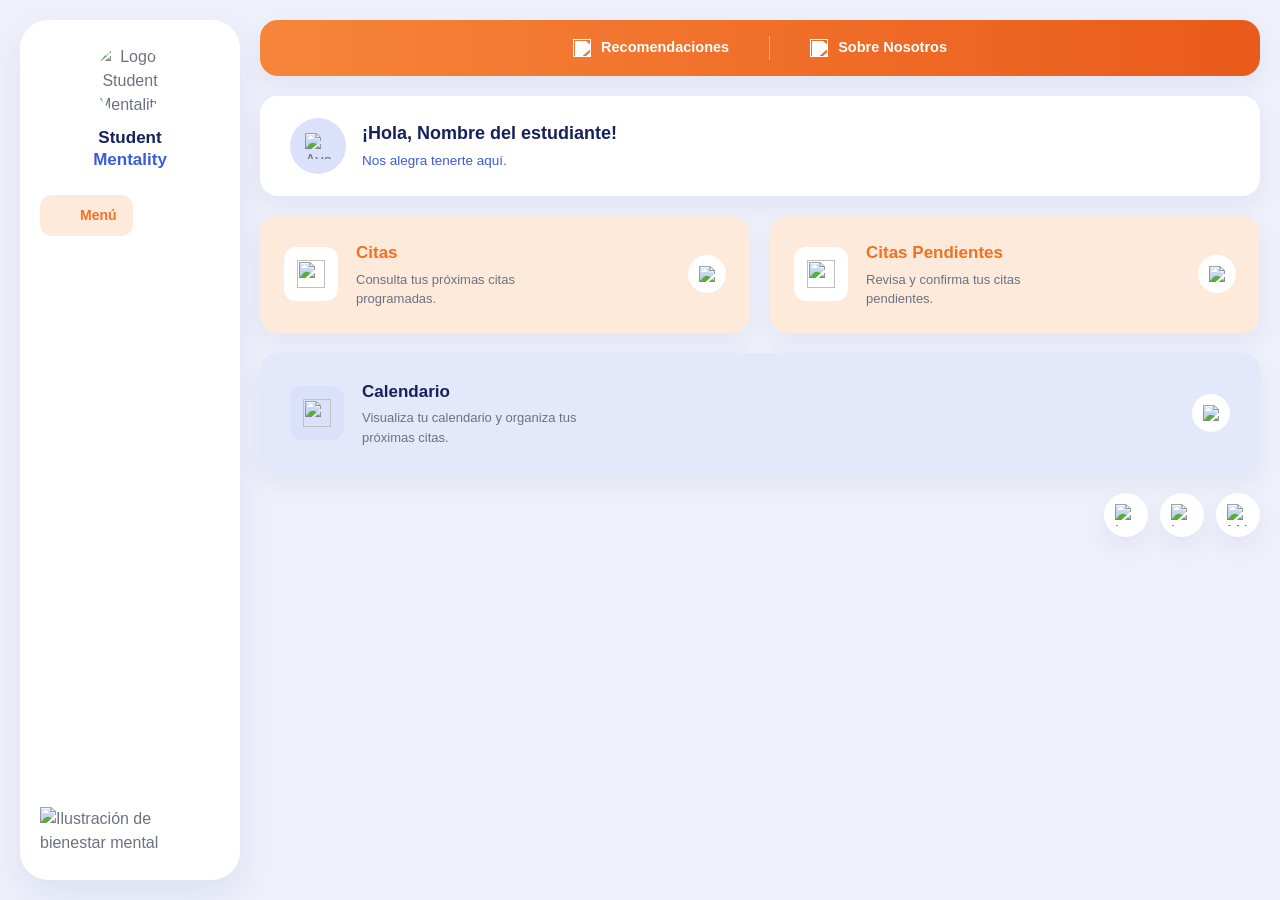
==== dashboard.html @ 558706ce "clase-diana" ====
<!DOCTYPE html>
<html lang="es">
<head>
  <meta charset="UTF-8">
  <meta name="viewport" content="width=device-width, initial-scale=1.0">
  <title>Student Mentality | Panel principal</title>
  <link rel="stylesheet" href="dashboard.css">
</head>
<body>

  <div class="dashboard-wrapper">

    <!-- Barra lateral -->
    <aside class="sidebar">

      <div class="sidebar-top">
        <div class="sidebar-logo">
          <img src="https://chatgpt.com/backend-api/estuary/content?id=file_00000000de0481f592597c4fad189df6&ts=497059&p=fs&cid=1&sig=c60a6d1dc5d1c1eeb5e89db4f13080edfffe9f78bce56c36a445c41e599cbea2&v=0" alt="Logo Student Mentality">
        </div>

        <h1 class="sidebar-title">
          <span class="title-dark">Student</span>
          <span class="title-accent">Mentality</span>
        </h1>
      </div>

      <a href="#" class="menu-button">
        <img src="images/icon-home.png" alt="" class="menu-icon">
        <span>Menú</span>
      </a>

      <div class="sidebar-illustration">
        <img src="images/illustration-mind.png" alt="Ilustración de bienestar mental">
      </div>

    </aside>

    <!-- Contenido principal -->
    <main class="main-content">

      <!-- Barra de navegación superior -->
      <nav class="top-nav">
        <a href="#" class="nav-item">
          <img src="images/icon-heart-hands.png" alt="" class="nav-icon">
          <span>Recomendaciones</span>
        </a>
        <span class="nav-divider"></span>
        <a href="#" class="nav-item">
          <img src="images/icon-people.png" alt="" class="nav-icon">
          <span>Sobre Nosotros</span>
        </a>
      </nav>

      <!-- Saludo -->
      <section class="greeting-section">
        <div class="greeting-left">
          <div class="avatar-circle">
            <img src="images/icon-avatar.png" alt="Avatar del estudiante">
          </div>
          <div class="greeting-text">
            <h2>¡Hola, Nombre del estudiante!</h2>
            <p>Nos alegra tenerte aquí.</p>
          </div>
        </div>
        <div class="greeting-decoration">
          <img src="images/illustration-leaves-blue.png" alt="">
        </div>
      </section>

      <!-- Tarjetas -->
      <section class="cards-row">

        <article class="card card-peach">
          <div class="card-icon">
            <img src="images/icon-citas.png" alt="">
          </div>
          <div class="card-body">
            <h3>Citas</h3>
            <p>Consulta tus próximas citas programadas.</p>
          </div>
          <a href="#" class="card-arrow">
            <img src="images/icon-arrow.png" alt="Ver citas">
          </a>
        </article>

        <article class="card card-peach">
          <div class="card-icon">
            <img src="images/icon-citas-pendientes.png" alt="">
          </div>
          <div class="card-body">
            <h3>Citas Pendientes</h3>
            <p>Revisa y confirma tus citas pendientes.</p>
          </div>
          <a href="#" class="card-arrow">
            <img src="images/icon-arrow.png" alt="Ver citas pendientes">
          </a>
        </article>

      </section>

      <section class="cards-row cards-row-full">

        <article class="card card-lavender">
          <div class="card-icon card-icon-blue">
            <img src="images/icon-calendario.png" alt="">
          </div>
          <div class="card-body">
            <h3>Calendario</h3>
            <p>Visualiza tu calendario y organiza tus próximas citas.</p>
          </div>
          <a href="#" class="card-arrow">
            <img src="images/icon-arrow.png" alt="Ver calendario">
          </a>
          <div class="card-decoration">
            <img src="images/illustration-leaves-lavender.png" alt="">
          </div>
        </article>

      </section>

      <!-- Íconos inferiores -->
      <div class="footer-icons">
        <a href="#" class="footer-icon">
          <img src="images/logo-1.png" alt="Logo institución 1">
        </a>
        <a href="#" class="footer-icon">
          <img src="images/logo-2.png" alt="Logo institución 2">
        </a>
        <a href="#" class="footer-icon">
          <img src="images/icon-music.png" alt="Música">
        </a>
      </div>

    </main>

  </div>

</body>
</html>
---- dashboard.css ----
/* =========================================
   VARIABLES / COLORES BASE
========================================= */
:root {
  --color-fondo-pagina: #eef1fb;
  --color-sidebar: #ffffff;
  --color-main: #eef1fb;
  --color-azul-titulo: #16215c;
  --color-azul-acento: #3b5bdb;
  --color-naranja: #f2701f;
  --color-naranja-claro: #f6853a;
  --color-naranja-oscuro: #ea5a1a;
  --color-peach-bg: #fdeadb;
  --color-lavender-bg: #e3e8fb;
  --color-texto-gris: #6b7280;
  --color-texto-gris-claro: #9199a8;
  --sombra-suave: 0 15px 35px rgba(29, 42, 107, 0.08);
  --sombra-card: 0 10px 25px rgba(29, 42, 107, 0.06);
  --radio-grande: 28px;
  --radio-mediano: 18px;
  --radio-chico: 12px;
}

/* =========================================
   RESET BÁSICO
========================================= */
* {
  margin: 0;
  padding: 0;
  box-sizing: border-box;
}

body {
  font-family: 'Segoe UI', 'Helvetica Neue', Arial, sans-serif;
  background-color: var(--color-fondo-pagina);
  color: var(--color-texto-gris);
  line-height: 1.5;
}

a {
  text-decoration: none;
  color: inherit;
}

/* =========================================
   WRAPPER GENERAL
========================================= */
.dashboard-wrapper {
  min-height: 100vh;
  display: flex;
  gap: 20px;
  padding: 20px;
  max-width: 1300px;
  margin: 0 auto;
}

/* =========================================
   BARRA LATERAL
========================================= */
.sidebar {
  flex: 0 0 220px;
  background-color: var(--color-sidebar);
  border-radius: var(--radio-grande);
  padding: 25px 20px;
  display: flex;
  flex-direction: column;
  box-shadow: var(--sombra-suave);
}

.sidebar-top {
  text-align: center;
  margin-bottom: 24px;
}

.sidebar-logo {
  width: 70px;
  height: 70px;
  margin: 0 auto 12px;
  border-radius: 50%;
  overflow: hidden;
}

.sidebar-logo img {
  width: 100%;
  height: 100%;
  object-fit: contain;
}

.sidebar-title {
  font-size: 17px;
  font-weight: 800;
  line-height: 1.3;
}

.title-dark {
  display: block;
  color: var(--color-azul-titulo);
}

.title-accent {
  display: block;
  color: var(--color-azul-acento);
}

.menu-button {
  display: flex;
  align-items: center;
  gap: 8px;
  background-color: var(--color-peach-bg);
  color: var(--color-naranja);
  font-weight: 600;
  font-size: 14px;
  padding: 10px 16px;
  border-radius: var(--radio-chico);
  width: fit-content;
  margin-bottom: 20px;
  transition: background-color 0.2s ease;
}

.menu-button:hover {
  background-color: #fbdcc0;
}

.menu-icon {
  width: 16px;
  height: 16px;
}

.sidebar-illustration {
  margin-top: auto;
  display: flex;
  align-items: flex-end;
  justify-content: center;
}

.sidebar-illustration img {
  width: 100%;
  max-width: 190px;
  height: auto;
  object-fit: contain;
}

/* =========================================
   CONTENIDO PRINCIPAL
========================================= */
.main-content {
  flex: 1;
  display: flex;
  flex-direction: column;
  gap: 20px;
}

/* Barra de navegación superior */
.top-nav {
  display: flex;
  align-items: center;
  justify-content: center;
  background: linear-gradient(90deg, var(--color-naranja-claro), var(--color-naranja-oscuro));
  border-radius: var(--radio-mediano);
  padding: 16px 0;
  box-shadow: var(--sombra-card);
}

.nav-item {
  display: flex;
  align-items: center;
  gap: 10px;
  color: #ffffff;
  font-weight: 600;
  font-size: 14.5px;
  padding: 0 40px;
}

.nav-icon {
  width: 18px;
  height: 18px;
  filter: brightness(0) invert(1);
}

.nav-divider {
  width: 1px;
  height: 24px;
  background-color: rgba(255, 255, 255, 0.4);
}

/* Saludo */
.greeting-section {
  display: flex;
  align-items: center;
  justify-content: space-between;
  background-color: var(--color-sidebar);
  border-radius: var(--radio-mediano);
  padding: 22px 30px;
  box-shadow: var(--sombra-card);
  position: relative;
  overflow: hidden;
}

.greeting-left {
  display: flex;
  align-items: center;
  gap: 16px;
  z-index: 1;
}

.avatar-circle {
  width: 56px;
  height: 56px;
  border-radius: 50%;
  background-color: #dbe1fb;
  display: flex;
  align-items: center;
  justify-content: center;
  flex-shrink: 0;
}

.avatar-circle img {
  width: 26px;
  height: 26px;
  object-fit: contain;
}

.greeting-text h2 {
  font-size: 18px;
  font-weight: 700;
  color: var(--color-azul-titulo);
  margin-bottom: 4px;
}

.greeting-text p {
  font-size: 13.5px;
  color: var(--color-azul-acento);
}

.greeting-decoration {
  position: absolute;
  right: 0;
  top: 0;
  height: 100%;
  display: flex;
  align-items: center;
}

.greeting-decoration img {
  height: 130%;
  max-width: 220px;
  object-fit: contain;
  opacity: 0.9;
}

/* =========================================
   TARJETAS
========================================= */
.cards-row {
  display: flex;
  gap: 20px;
}

.card {
  flex: 1;
  position: relative;
  display: flex;
  align-items: center;
  gap: 18px;
  padding: 24px;
  border-radius: var(--radio-mediano);
  overflow: hidden;
  box-shadow: var(--sombra-card);
}

.card-peach {
  background-color: var(--color-peach-bg);
}

.card-lavender {
  background-color: var(--color-lavender-bg);
}

.card-icon {
  flex-shrink: 0;
  width: 54px;
  height: 54px;
  border-radius: var(--radio-chico);
  background-color: #ffffff;
  display: flex;
  align-items: center;
  justify-content: center;
}

.card-icon img {
  width: 28px;
  height: 28px;
  object-fit: contain;
}

.card-icon-blue {
  background-color: #dbe1fb;
}

.card-body {
  flex: 1;
  z-index: 1;
}

.card-body h3 {
  font-size: 17px;
  font-weight: 700;
  margin-bottom: 4px;
}

.card-peach .card-body h3 {
  color: var(--color-naranja);
}

.card-lavender .card-body h3 {
  color: var(--color-azul-titulo);
}

.card-body p {
  font-size: 13px;
  color: var(--color-texto-gris);
  max-width: 220px;
}

.card-arrow {
  flex-shrink: 0;
  width: 38px;
  height: 38px;
  border-radius: 50%;
  background-color: #ffffff;
  display: flex;
  align-items: center;
  justify-content: center;
  z-index: 1;
  transition: transform 0.2s ease;
}

.card-arrow:hover {
  transform: translateX(3px);
}

.card-arrow img {
  width: 16px;
  height: 16px;
}

.card-decoration {
  position: absolute;
  right: 20px;
  top: 50%;
  transform: translateY(-50%);
  height: 90%;
  display: flex;
  align-items: center;
  pointer-events: none;
}

.card-decoration img {
  height: 100%;
  max-width: 180px;
  object-fit: contain;
  opacity: 0.85;
}

.cards-row-full .card {
  padding: 26px 30px;
}

/* =========================================
   ÍCONOS INFERIORES
========================================= */
.footer-icons {
  display: flex;
  justify-content: flex-end;
  gap: 12px;
}

.footer-icon {
  width: 44px;
  height: 44px;
  border-radius: 50%;
  background-color: #ffffff;
  display: flex;
  align-items: center;
  justify-content: center;
  box-shadow: var(--sombra-card);
}

.footer-icon img {
  width: 22px;
  height: 22px;
  object-fit: contain;
}

/* =========================================
   RESPONSIVE - TABLET
========================================= */
@media (max-width: 900px) {
  .dashboard-wrapper {
    flex-direction: column;
    padding: 16px;
  }

  .sidebar {
    flex-direction: row;
    align-items: center;
    flex: none;
    gap: 20px;
  }

  .sidebar-top {
    margin-bottom: 0;
    text-align: left;
    display: flex;
    align-items: center;
    gap: 12px;
  }

  .sidebar-logo {
    margin: 0;
  }

  .sidebar-illustration {
    display: none;
  }

  .cards-row {
    flex-direction: column;
  }

  .nav-item {
    padding: 0 20px;
    font-size: 13px;
  }

  .greeting-decoration,
  .card-decoration {
    display: none;
  }
}

/* =========================================
   RESPONSIVE - MÓVIL
========================================= */
@media (max-width: 480px) {
  .dashboard-wrapper {
    padding: 10px;
    gap: 14px;
  }

  .sidebar {
    padding: 16px;
    border-radius: var(--radio-mediano);
  }

  .sidebar-title {
    font-size: 15px;
  }

  .menu-button {
    padding: 8px 12px;
    font-size: 13px;
  }

  .top-nav {
    flex-direction: column;
    gap: 10px;
    padding: 14px 0;
  }

  .nav-divider {
    display: none;
  }

  .greeting-section {
    padding: 18px 20px;
  }

  .greeting-text h2 {
    font-size: 15px;
  }

  .card {
    padding: 18px;
    flex-wrap: wrap;
  }

  .card-body p {
    max-width: 100%;
  }

  .footer-icons {
    justify-content: center;
  }
}
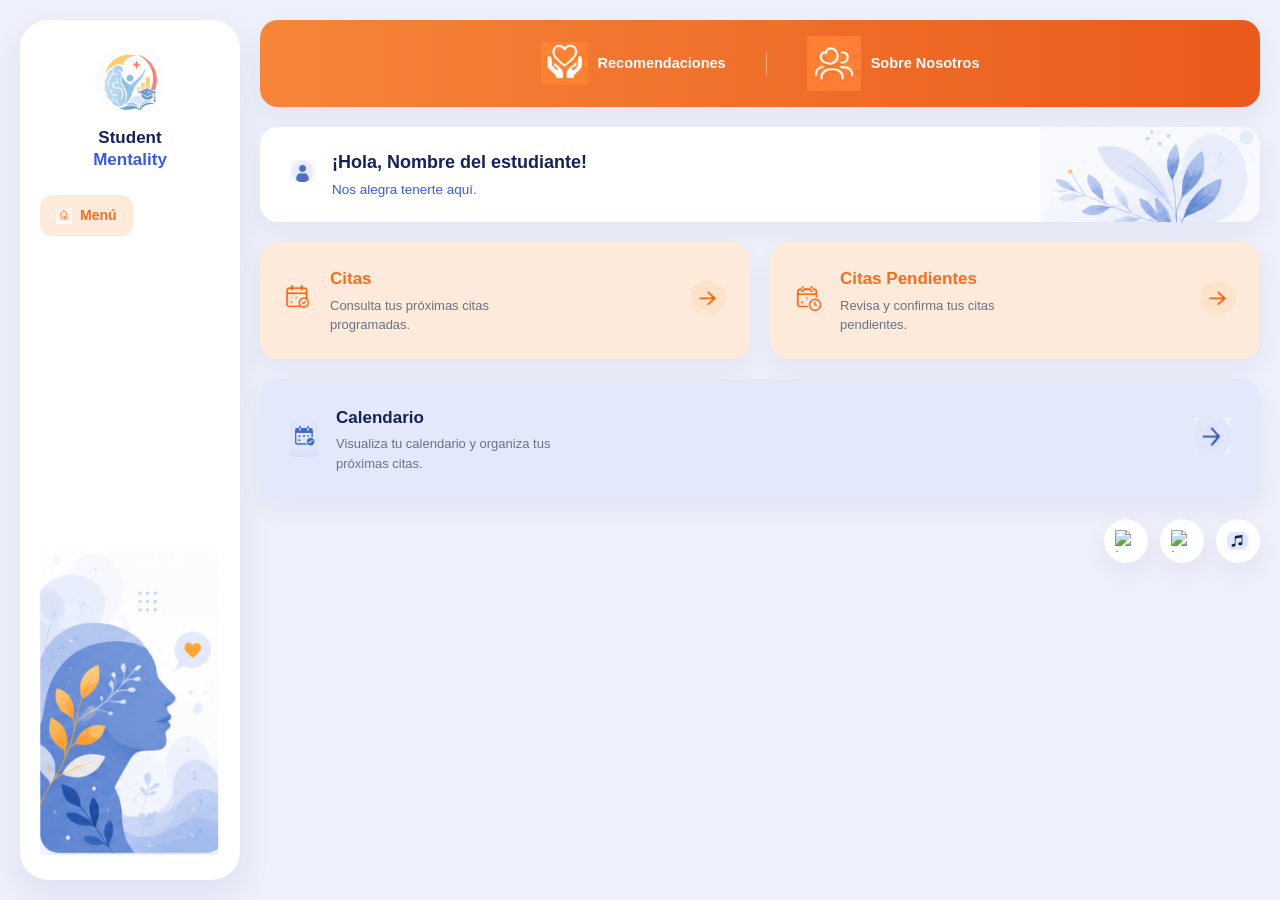
==== commit bc0d08bd: "Trabajo-Casa-1" ====
--- a/dashboard.html
+++ b/dashboard.html
@@ -15,7 +15,7 @@
 
       <div class="sidebar-top">
         <div class="sidebar-logo">
-          <img src="https://chatgpt.com/backend-api/estuary/content?id=file_00000000de0481f592597c4fad189df6&ts=497059&p=fs&cid=1&sig=c60a6d1dc5d1c1eeb5e89db4f13080edfffe9f78bce56c36a445c41e599cbea2&v=0" alt="Logo Student Mentality">
+          <img src="images/Logo-STUDENT-MENTALITY.png" alt="Logo Student Mentality">
         </div>
 
         <h1 class="sidebar-title">
@@ -25,12 +25,12 @@
       </div>
 
       <a href="#" class="menu-button">
-        <img src="images/icon-home.png" alt="" class="menu-icon">
+        <img src="images/Menu-Logo.png" alt="" class="menu-icon">
         <span>Menú</span>
       </a>
 
       <div class="sidebar-illustration">
-        <img src="images/illustration-mind.png" alt="Ilustración de bienestar mental">
+        <img src="images/Bienestar-Mental.png" alt="Ilustración de bienestar mental">
       </div>
 
     </aside>
@@ -41,12 +41,12 @@
       <!-- Barra de navegación superior -->
       <nav class="top-nav">
         <a href="#" class="nav-item">
-          <img src="images/icon-heart-hands.png" alt="" class="nav-icon">
+          <img src="images/Recomendaciones-Logo.png" alt="" class="nav-icon">
           <span>Recomendaciones</span>
         </a>
         <span class="nav-divider"></span>
         <a href="#" class="nav-item">
-          <img src="images/icon-people.png" alt="" class="nav-icon">
+          <img src="images/Sobre-Logo.png" alt="" class="nav-icon">
           <span>Sobre Nosotros</span>
         </a>
       </nav>
@@ -55,7 +55,7 @@
       <section class="greeting-section">
         <div class="greeting-left">
           <div class="avatar-circle">
-            <img src="images/icon-avatar.png" alt="Avatar del estudiante">
+            <img src="images/Avatar-Logio.png" alt="Avatar del estudiante">
           </div>
           <div class="greeting-text">
             <h2>¡Hola, Nombre del estudiante!</h2>
@@ -63,7 +63,7 @@
           </div>
         </div>
         <div class="greeting-decoration">
-          <img src="images/illustration-leaves-blue.png" alt="">
+          <img src="images/Lavender-2.png" alt="">
         </div>
       </section>
 
@@ -72,27 +72,27 @@
 
         <article class="card card-peach">
           <div class="card-icon">
-            <img src="images/icon-citas.png" alt="">
+            <img src="images/Citas-Logo.png" alt="">
           </div>
           <div class="card-body">
             <h3>Citas</h3>
             <p>Consulta tus próximas citas programadas.</p>
           </div>
           <a href="#" class="card-arrow">
-            <img src="images/icon-arrow.png" alt="Ver citas">
+            <img src="images/Flecha.png" alt="Ver citas">
           </a>
         </article>
 
         <article class="card card-peach">
           <div class="card-icon">
-            <img src="images/icon-citas-pendientes.png" alt="">
+            <img src="images/CitasP-Logo.png" alt="">
           </div>
           <div class="card-body">
             <h3>Citas Pendientes</h3>
             <p>Revisa y confirma tus citas pendientes.</p>
           </div>
           <a href="#" class="card-arrow">
-            <img src="images/icon-arrow.png" alt="Ver citas pendientes">
+            <img src="images/Flecha.png" alt="Ver citas pendientes">
           </a>
         </article>
 
@@ -102,18 +102,15 @@
 
         <article class="card card-lavender">
           <div class="card-icon card-icon-blue">
-            <img src="images/icon-calendario.png" alt="">
+            <img src="images/Calendario.png" alt="">
           </div>
           <div class="card-body">
             <h3>Calendario</h3>
             <p>Visualiza tu calendario y organiza tus próximas citas.</p>
           </div>
           <a href="#" class="card-arrow">
-            <img src="images/icon-arrow.png" alt="Ver calendario">
+            <img src="images/Flecha-Azul.png" alt="Ver calendario">
           </a>
-          <div class="card-decoration">
-            <img src="images/illustration-leaves-lavender.png" alt="">
-          </div>
         </article>
 
       </section>
@@ -121,13 +118,13 @@
       <!-- Íconos inferiores -->
       <div class="footer-icons">
         <a href="#" class="footer-icon">
-          <img src="images/logo-1.png" alt="Logo institución 1">
+          <img src="https://upload.wikimedia.org/wikipedia/commons/2/25/PascualBravo.svg?utm_source=es.wikipedia.org&utm_campaign=index&utm_content=original" alt="Logo institución 1">
         </a>
         <a href="#" class="footer-icon">
-          <img src="images/logo-2.png" alt="Logo institución 2">
+          <img src="https://javiera.edu.co/wp-content/uploads/2023/02/escudo-institucionalmini.png" alt="Logo institución 2">
         </a>
         <a href="#" class="footer-icon">
-          <img src="images/icon-music.png" alt="Música">
+          <img src="images/Musica-Logo.png" alt="Música">
         </a>
       </div>
 
--- a/dashboard.css
+++ b/dashboard.css
@@ -1,6 +1,6 @@
-/* =========================================
+/* 
    VARIABLES / COLORES BASE
-========================================= */
+ */
 :root {
   --color-fondo-pagina: #eef1fb;
   --color-sidebar: #ffffff;
@@ -21,9 +21,9 @@
   --radio-chico: 12px;
 }
 
-/* =========================================
+/* 
    RESET BÁSICO
-========================================= */
+ */
 * {
   margin: 0;
   padding: 0;
@@ -42,9 +42,9 @@
   color: inherit;
 }
 
-/* =========================================
+/* 
    WRAPPER GENERAL
-========================================= */
+ */
 .dashboard-wrapper {
   min-height: 100vh;
   display: flex;
@@ -54,9 +54,9 @@
   margin: 0 auto;
 }
 
-/* =========================================
+/* 
    BARRA LATERAL
-========================================= */
+ */
 .sidebar {
   flex: 0 0 220px;
   background-color: var(--color-sidebar);
@@ -140,9 +140,9 @@
   object-fit: contain;
 }
 
-/* =========================================
+/* 
    CONTENIDO PRINCIPAL
-========================================= */
+ */
 .main-content {
   flex: 1;
   display: flex;
@@ -171,11 +171,6 @@
   padding: 0 40px;
 }
 
-.nav-icon {
-  width: 18px;
-  height: 18px;
-  filter: brightness(0) invert(1);
-}
 
 .nav-divider {
   width: 1px;
@@ -203,17 +198,6 @@
   z-index: 1;
 }
 
-.avatar-circle {
-  width: 56px;
-  height: 56px;
-  border-radius: 50%;
-  background-color: #dbe1fb;
-  display: flex;
-  align-items: center;
-  justify-content: center;
-  flex-shrink: 0;
-}
-
 .avatar-circle img {
   width: 26px;
   height: 26px;
@@ -248,9 +232,9 @@
   opacity: 0.9;
 }
 
-/* =========================================
+/* 
    TARJETAS
-========================================= */
+ */
 .cards-row {
   display: flex;
   gap: 20px;
@@ -276,16 +260,6 @@
   background-color: var(--color-lavender-bg);
 }
 
-.card-icon {
-  flex-shrink: 0;
-  width: 54px;
-  height: 54px;
-  border-radius: var(--radio-chico);
-  background-color: #ffffff;
-  display: flex;
-  align-items: center;
-  justify-content: center;
-}
 
 .card-icon img {
   width: 28px;
@@ -322,26 +296,15 @@
   max-width: 220px;
 }
 
-.card-arrow {
-  flex-shrink: 0;
-  width: 38px;
-  height: 38px;
-  border-radius: 50%;
-  background-color: #ffffff;
-  display: flex;
-  align-items: center;
-  justify-content: center;
-  z-index: 1;
-  transition: transform 0.2s ease;
-}
+
 
 .card-arrow:hover {
   transform: translateX(3px);
 }
 
 .card-arrow img {
-  width: 16px;
-  height: 16px;
+  width: 35px;
+  height: 35px;
 }
 
 .card-decoration {
@@ -366,9 +329,9 @@
   padding: 26px 30px;
 }
 
-/* =========================================
+/* 
    ÍCONOS INFERIORES
-========================================= */
+ */
 .footer-icons {
   display: flex;
   justify-content: flex-end;
@@ -392,9 +355,9 @@
   object-fit: contain;
 }
 
-/* =========================================
+/* 
    RESPONSIVE - TABLET
-========================================= */
+ */
 @media (max-width: 900px) {
   .dashboard-wrapper {
     flex-direction: column;
@@ -439,9 +402,9 @@
   }
 }
 
-/* =========================================
+/* 
    RESPONSIVE - MÓVIL
-========================================= */
+ */
 @media (max-width: 480px) {
   .dashboard-wrapper {
     padding: 10px;
